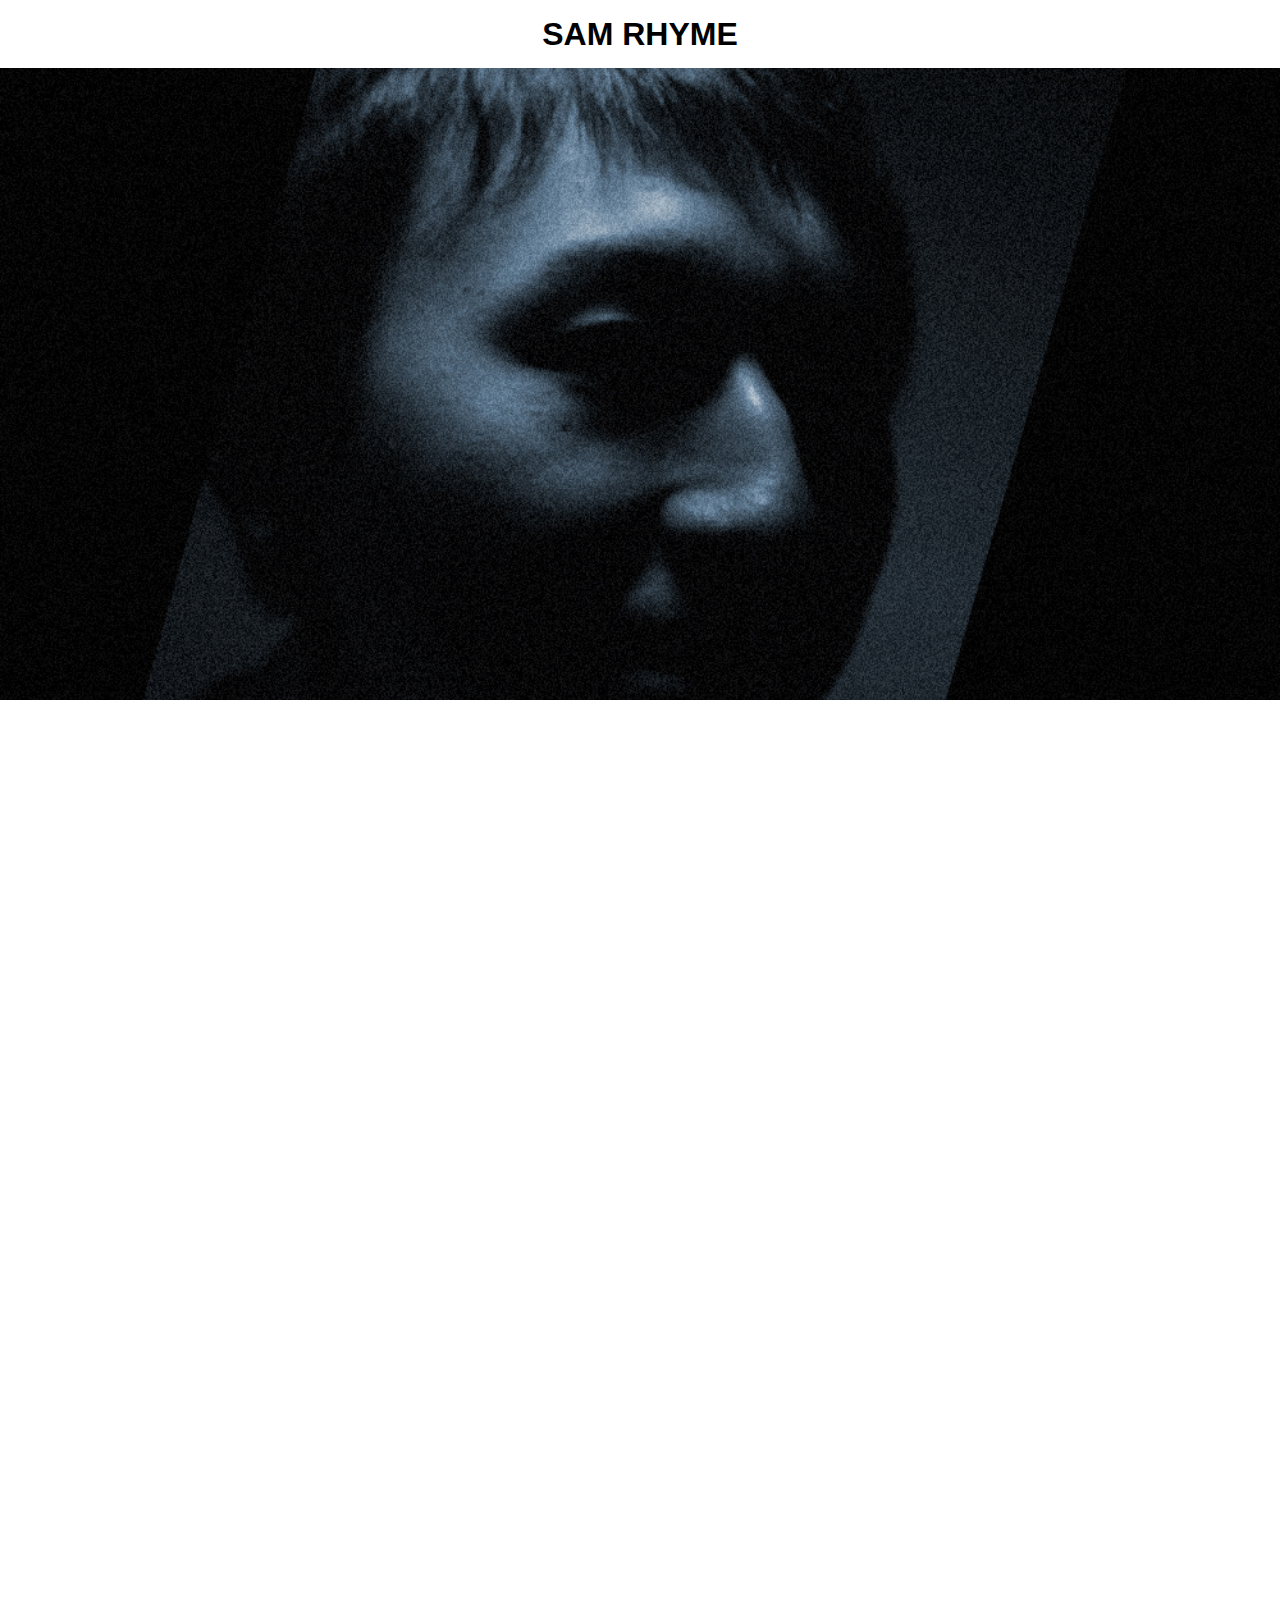
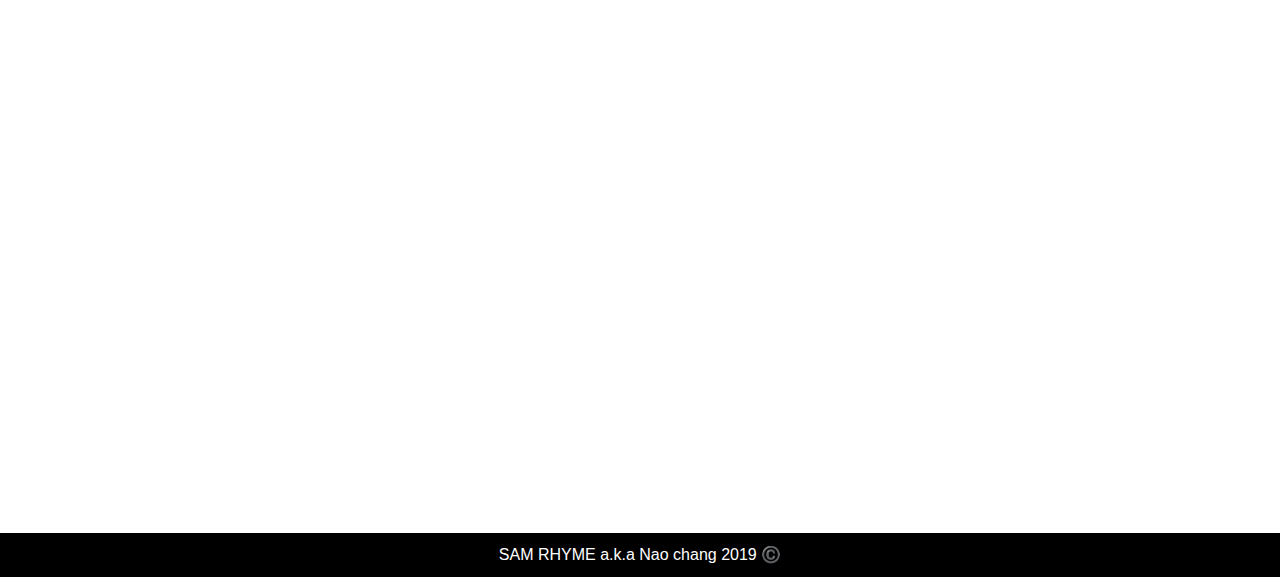
==== index.html @ 88046a68 "new" ====
<!DOCTYPE html>
<html lang="jp">
<head>
  <meta charset="UTF-8">
  <meta name="viewport" content="width=device-width, initial-scale=1.0">
  <meta http-equiv="X-UA-Compatible" content="ie=edge">
  <title>Document</title>
  <link rel="stylesheet" href="css/sam.css">
  <link rel="stylesheet" href="css/sam-sp.css" media="screen and (max-width:700px)">
  <link href="https://fonts.googleapis.com/css?family=M+PLUS+Rounded+1c" rel="stylesheet">
<script src="https://ajax.googleapis.com/ajax/libs/jquery/3.1.0/jquery.min.js"></script>
<script type="text/javascript">
$(function(){
  $(".first-view").css("opacity","1");
  $(".contents").css("opacity","0").css("transition","0s").css("margin-top","20vh");
  $(window).scroll(function(){
    $(".contents").each(function(){
    var imgPos = $(this).offset().top;
    var scroll = $(window).scrollTop();
    var windowHeight = $(window).height();
    if (scroll > imgPos - windowHeight + windowHeight/4){
      $(this).css("opacity","1" ).css("transition","1s").css("margin-top","0vh");
    } else {
      $(this).css("opacity","0" ).css("transition","1s");
    }
  });
});
});
</script>
</head>
<body>
  <div class="wrapper">
    <div class="first-view">
      <h1>SAM RHYME</h1>
      <!--<img src="img/logo.jpg">-->
    </div>
    <div class="contents">
      <div class="title"><h2>THE PROFILE</h2></div>
      <section>
        <h3>Hello I'm SAM RHYME</h3>
              <p>
              Im a marco polo born in HEISEI era.
            The shape of face is like a TAMAGO bolo.
          Roamed web market after graduated univ.
        Skills that i grown up while then is like an INROU.
      But i have a pride.
    Dont force me do meaningless jobs.
    I'd reject such as pathetic jobs.
    Because i'm an immortal as programmer.
    Be a fullstack human resource someday.
    So i cant stuck at such as miserable place.
    Voyage has just began.
    Dont let you down
    </p>
      </section>
      <div class="profile">
        <img src="img/logo.jpg" >
        <div class="caption">
                <ul>
                  <p>BIOGRAPHY</p>
                  <li>1993:Born in SAITAMA</li>
                  <li>2014:Achieved as singer</li>
                  <li>2017:Start job as programmer while continue his music</li>
                  <li>2018:Became a freelance Programmer</li>
                </ul>
        </div>
        </div>
    </div>
    <div class="contents">
      <div class="title"><h2>THE FELLOWS</h2></div>
      <section>
        <h3>These are dependable alliances of us</h3>
              <p>
                We have been trying to solve problems and difficulties with tons of  friendships. <br>
              Here are our friendships below.
    </p>
      </section>
      <div class="fellows">
        <div class="fellows-item">
          <ul>
            <li><img src="img/item01.jpg" alt="" width="125px"></li>
            <li><img src="img/item02.jpg" alt="" width="125px"></li>
            <li><img src="img/item03.jpg" alt="" width="125px"></li>
            <li><img src="img/item04.jpg" alt="" width="125px"></li>
            <li><img src="img/item05.jpg" alt="" width="125px"></li>
            <li><img src="img/item06.jpg" alt="" width="125px"></li>
          </ul>
        </div>
      </div>
    </div>
    <footer>
      SAM RHYME a.k.a Nao chang 2019 ©️
    </footer>
  </div>
</body>
</html>
---- css/sam.css ----
body,div,dl,dt,dd,ul,ol,li,h1,h2,h3,h4,h5,h6,
pre,code,form,fieldset,legend,input,textarea,p,blockquote,th,td{
  margin: 0;
  padding: 0;
  font-family: sans-serif;
  line-height: 1.5em;
}
html,body{
  font-family: "M PLUS Rounded 1c";
}
li{
  list-style-type: none;
}
a:link	{
	text-decoration: none;
}
.first-view{
  display: flex;
flex-direction: column;
  height: 700px;
  background: url(../img/back-ground.jpg) center center / cover no-repeat fixed;
  background-color: black;
  opacity: 0;
  transition: 0.3s ease-in-out;
}
.first-view h1{
  background-color: white;
  color: black;
  width: 100%;
  text-align: center;
  padding: 10px 0;
  z-index: 3;
}
.first-view img{
width: 500px;
margin: 0 auto;
}
.profile{
  display: flex;
  /* width: 100%; */
  overflow: hidden;
  align-items: center;
    margin: auto;
    width: 700px;
}

.profile img{
  width: 150px;
  padding: 25px;
}
.profile p{
padding: 10px 0;
}
.caption ul p{
  text-align: center;
}
.caption li:nth-child(odd){
  background-color: whitesmoke;
}
.caption{
  margin:0 auto;
}
.title{
  width: 100%;
  background-color: black;
  margin: 5% auto;
}
.title h2{
  color: white;
  text-align: center;
}
section {
  width: 700px;
  margin:  0 auto;
}
.caption ul{
      margin: 0 10px;
}
.contents{

}
.fellows-item{
  display: flex;
  margin: 5% auto;
  width: 700px;
  overflow: hidden;
}
.fellows-item ul{
  display: flex;
    flex-wrap: wrap;
    justify-content: center;
}

.fellows-item li{
  width: 125px;
  padding: 10px;
}
footer{
  width: 100%;
  background-color: black;
  color: white;
  margin-top: 5%;
  margin: auto;
  padding-top: 10px;
  padding-bottom: 10px;
  text-align: center;
}
---- css/sam-sp.css ----
.first-view img{
width: 90%;
margin: 0 auto;
}
.profile {
    display: flex;
     width: 100%;
    overflow: hidden;
    align-items: center;
    padding: 0;
    flex-direction: column;
}
.first-view{
  display: flex;
flex-direction: column;
  height: 400px;
background: url(../img/back-ground.jpg) bottom center no-repeat fixed;
  background-color: black;
}
.caption{
  margin:5% auto;
}
section {
  width: 90%;
}
.fellows-item{
  display: flex;
  margin: auto;
  width: 90%;
  overflow: hidden;
}
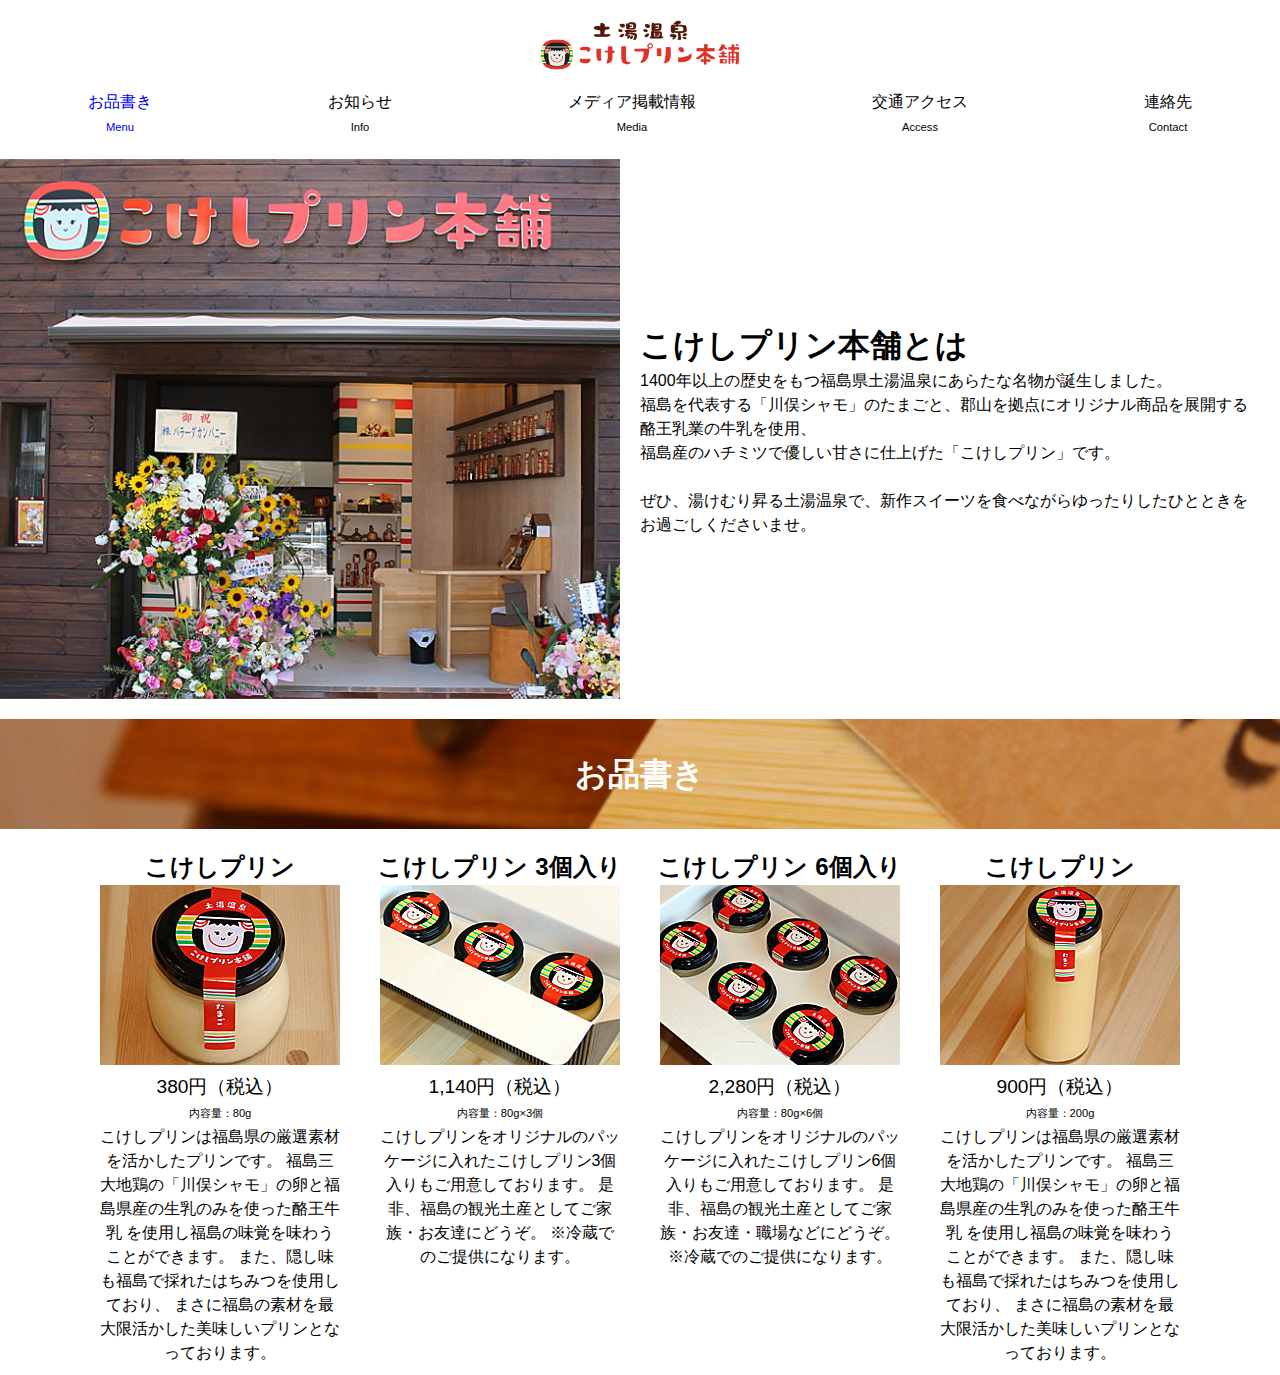
==== commit 25e3f90e: "こけし" ====
--- a/index.html
+++ b/index.html
@@ -4,93 +4,138 @@
   <meta charset="UTF-8">
   <meta name="viewport" content="width=device-width, initial-scale=1.0">
   <meta http-equiv="X-UA-Compatible" content="ie=edge">
-  <title>Document</title>
-  <link rel="stylesheet" href="css/sam.css">
-  <link rel="stylesheet" href="css/sam-sp.css" media="screen and (max-width:700px)">
-  <link href="https://fonts.googleapis.com/css?family=M+PLUS+Rounded+1c" rel="stylesheet">
-<script src="https://ajax.googleapis.com/ajax/libs/jquery/3.1.0/jquery.min.js"></script>
-<script type="text/javascript">
-$(function(){
-  $(".first-view").css("opacity","1");
-  $(".contents").css("opacity","0").css("transition","0s").css("margin-top","20vh");
-  $(window).scroll(function(){
-    $(".contents").each(function(){
-    var imgPos = $(this).offset().top;
-    var scroll = $(window).scrollTop();
-    var windowHeight = $(window).height();
-    if (scroll > imgPos - windowHeight + windowHeight/4){
-      $(this).css("opacity","1" ).css("transition","1s").css("margin-top","0vh");
-    } else {
-      $(this).css("opacity","0" ).css("transition","1s");
-    }
-  });
-});
-});
-</script>
+  <title>こけしプリン本舗　テストサイト</title>
+    <link href="https://fonts.googleapis.com/css?family=M+PLUS+Rounded+1c" rel="stylesheet">
+  <link rel="stylesheet" href="css/main.css">
+  <link rel="stylesheet" href="css/main-sp.css" media="screen and (max-width:700px)">
+  <script type="text/javascript">
+
+  </script>
 </head>
 <body>
   <div class="wrapper">
-    <div class="first-view">
-      <h1>SAM RHYME</h1>
-      <!--<img src="img/logo.jpg">-->
+    <div class="logo">
+      <img src="img/logo.png" alt="">
     </div>
-    <div class="contents">
-      <div class="title"><h2>THE PROFILE</h2></div>
-      <section>
-        <h3>Hello I'm SAM RHYME</h3>
-              <p>
-              Im a marco polo born in HEISEI era.
-            The shape of face is like a TAMAGO bolo.
-          Roamed web market after graduated univ.
-        Skills that i grown up while then is like an INROU.
-      But i have a pride.
-    Dont force me do meaningless jobs.
-    I'd reject such as pathetic jobs.
-    Because i'm an immortal as programmer.
-    Be a fullstack human resource someday.
-    So i cant stuck at such as miserable place.
-    Voyage has just began.
-    Dont let you down
-    </p>
-      </section>
-      <div class="profile">
-        <img src="img/logo.jpg" >
-        <div class="caption">
-                <ul>
-                  <p>BIOGRAPHY</p>
-                  <li>1993:Born in SAITAMA</li>
-                  <li>2014:Achieved as singer</li>
-                  <li>2017:Start job as programmer while continue his music</li>
-                  <li>2018:Became a freelance Programmer</li>
-                </ul>
-        </div>
-        </div>
-    </div>
-    <div class="contents">
-      <div class="title"><h2>THE FELLOWS</h2></div>
-      <section>
-        <h3>These are dependable alliances of us</h3>
-              <p>
-                We have been trying to solve problems and difficulties with tons of  friendships. <br>
-              Here are our friendships below.
-    </p>
-      </section>
-      <div class="fellows">
-        <div class="fellows-item">
-          <ul>
-            <li><img src="img/item01.jpg" alt="" width="125px"></li>
-            <li><img src="img/item02.jpg" alt="" width="125px"></li>
-            <li><img src="img/item03.jpg" alt="" width="125px"></li>
-            <li><img src="img/item04.jpg" alt="" width="125px"></li>
-            <li><img src="img/item05.jpg" alt="" width="125px"></li>
-            <li><img src="img/item06.jpg" alt="" width="125px"></li>
-          </ul>
+    <nav>
+      <ul>
+        <a href="#menu">
+          <li>お品書き<br>
+          <apan style="font-size: 0.7em;">Menu</apan></li>
+        </a>
+
+        <li>お知らせ<br>
+        <apan style="font-size: 0.7em;">Info</apan></li>
+        <li>メディア掲載情報<br>
+        <apan style="font-size: 0.7em;">Media</apan></li>
+        <li>交通アクセス<br>
+        <apan style="font-size: 0.7em;">Access</apan></li>
+        <li>連絡先<br>
+        <apan style="font-size: 0.7em;">Contact</apan></li>
+      </ul>
+    </nav>
+    <div class="kv">
+      <div class="slide">
+        <div class="slide-contents">
+
         </div>
       </div>
+      <div class="about">
+        <h1>こけしプリン本舗とは</h1>
+        <p>
+          1400年以上の歴史をもつ福島県土湯温泉にあらたな名物が誕生しました。 <br>
+          福島を代表する「川俣シャモ」のたまごと、郡山を拠点にオリジナル商品を展開する酪王乳業の牛乳を使用、 <br>
+          福島産のハチミツで優しい甘さに仕上げた「こけしプリン」です。 <br>
+           <br>
+          ぜひ、湯けむり昇る土湯温泉で、新作スイーツを食べながらゆったりしたひとときをお過ごしくださいませ。 <br>
+        </p>
+      </div>
     </div>
-    <footer>
-      SAM RHYME a.k.a Nao chang 2019 ©️
-    </footer>
+    <section>
+      <div class="menu" id="menu">
+                    <div class="section-title">
+                              <h1>お品書き</h1>
+                    </div>
+
+        <div class="flex-content">
+          <div class="flex-item">
+
+            <h2>こけしプリン</h2>
+            <img src="img/items/item01.jpg" alt="">
+            <p>
+              <span style="font-size:1.2em" >
+                380円（税込）
+              </span><br>
+              <span style="font-size:0.7em" >
+                内容量：80g
+              </span><br>
+こけしプリンは福島県の厳選素材を活かしたプリンです。 福島三大地鶏の「川俣シャモ」の卵と福島県産の生乳のみを使った酪王牛乳 を使用し福島の味覚を味わうことができます。 また、隠し味も福島で採れたはちみつを使用しており、 まさに福島の素材を最大限活かした美味しいプリンとなっております。
+            </p>
+          </div>
+          <div class="flex-item">
+            <h2>こけしプリン 3個入り</h2>
+            <img src="img/items/item02.jpg" alt="">
+            <p>
+              <span style="font-size:1.2em; " >
+              1,140円（税込）
+              </span><br>
+              <span style="font-size:0.7em">
+                内容量：80g×3個
+              </span><br>
+              こけしプリンをオリジナルのパッケージに入れたこけしプリン3個入りもご用意しております。 是非、福島の観光土産としてご家族・お友達にどうぞ。
+※冷蔵でのご提供になります。
+            </p>
+          </div>
+          <div class="flex-item">
+            <h2>こけしプリン 6個入り</h2>
+            <img src="img/items/item03.jpg" alt="">
+            <p>
+              <span style="font-size:1.2em">
+              2,280円（税込）
+              </span><br>
+              <span style="font-size:0.7em" >
+                内容量：80g×6個
+              </span><br>
+              こけしプリンをオリジナルのパッケージに入れたこけしプリン6個入りもご用意しております。 是非、福島の観光土産としてご家族・お友達・職場などにどうぞ。
+※冷蔵でのご提供になります。
+            </p>
+          </div>
+          <div class="flex-item">
+            <h2>こけしプリン</h2>
+            <img src="img/items/item04.jpg" alt="">
+            <p>
+              <span style="font-size:1.2em" >
+                900円（税込）
+              </span><br>
+              <span style="font-size:0.7em" >
+                内容量：200g
+              </span><br>
+              こけしプリンは福島県の厳選素材を活かしたプリンです。 福島三大地鶏の「川俣シャモ」の卵と福島県産の生乳のみを使った酪王牛乳 を使用し福島の味覚を味わうことができます。 また、隠し味も福島で採れたはちみつを使用しており、 まさに福島の素材を最大限活かした美味しいプリンとなっております。
+            </p>
+          </div>
+        </div>
+      </div>
+    </section>
+    <section>
+      <div class="info">
+
+      </div>
+    </section>
+    <section>
+      <div class="media">
+
+      </div>
+    </section>
+    <section>
+      <div class="access">
+
+      </div>
+    </section>
+    <section>
+      <div class="contact">
+
+      </div>
+    </section>
   </div>
 </body>
 </html>
--- a/css/main.css
+++ b/css/main.css
@@ -0,0 +1,93 @@
+body,div,dl,dt,dd,ul,ol,li,h1,h2,h3,h4,h5,h6,
+pre,code,form,fieldset,legend,input,textarea,p,blockquote,th,td{
+  margin: 0;
+  padding: 0;
+  font-family: sans-serif;
+  line-height: 1.5em;
+}
+html,body{
+  font-family: "M PLUS Rounded 1c";
+}
+li{
+  list-style-type: none;
+}
+a:visited {
+      color: #333;
+      text-decoration: none;
+}
+a:link	{
+	text-decoration: none;
+}
+.wrapper{
+  width: 100%;
+}
+.logo{
+  margin: 20px auto;
+  display: flex;
+  justify-content: center;
+  align-items: center;
+}
+.logo img{
+  width: 200px;
+}
+nav ul{
+  margin-bottom: 20px;
+  display: flex;
+  justify-content:space-around;
+}
+nav ul li{
+text-align: center;
+font-size: 1em;
+}
+.slide{
+  width: 50vw;
+  height: 60vh;
+  overflow: hidden;
+  background: url(../img/test-kv-pc.jpg)no-repeat center/cover;
+}
+
+.kv{
+  display: flex;
+  height: 60vh;
+  align-items: center;
+}
+.about{
+  width: 50vw;
+padding: 20px;
+}
+.menu{
+  width: 100%;
+  display: flex;
+  flex-direction: column;
+  align-items: center;
+}
+.section-title{
+  width: 100%;
+  margin: 20px auto;
+  height: 110px;
+  justify-content: center;
+  align-items: center;
+  display: flex;
+  overflow: hidden;
+  background: url(../img/menu.png) center center / cover no-repeat fixed;
+}
+.section-title h1{
+  color: #FFF;
+}
+.flex-content{
+  display: flex;
+  flex-wrap: wrap;
+  justify-content: space-around;
+}
+.flex-item{
+  width: 280px;
+  display: flex;
+  flex-direction: column;
+    justify-content: start;
+    align-items: center;
+}
+.flex-item p{
+    margin: 10px auto;
+  text-align: center;
+  width: 240px;
+}
--- a/css/main-sp.css
+++ b/css/main-sp.css
@@ -0,0 +1,20 @@
+.slide{
+  width: 100%;
+    height: 40vh;
+  overflow: hidden;
+  background: url(../img/test-kv.jpg)no-repeat center/cover;
+}
+.kv{
+  flex-direction: column;
+  height: auto;
+}
+.about{
+  width: 90%;
+  margin: 0 5%;
+}
+.menu{
+  width: 100%;
+  display: flex;
+  flex-direction: column;
+  align-items: center;
+}
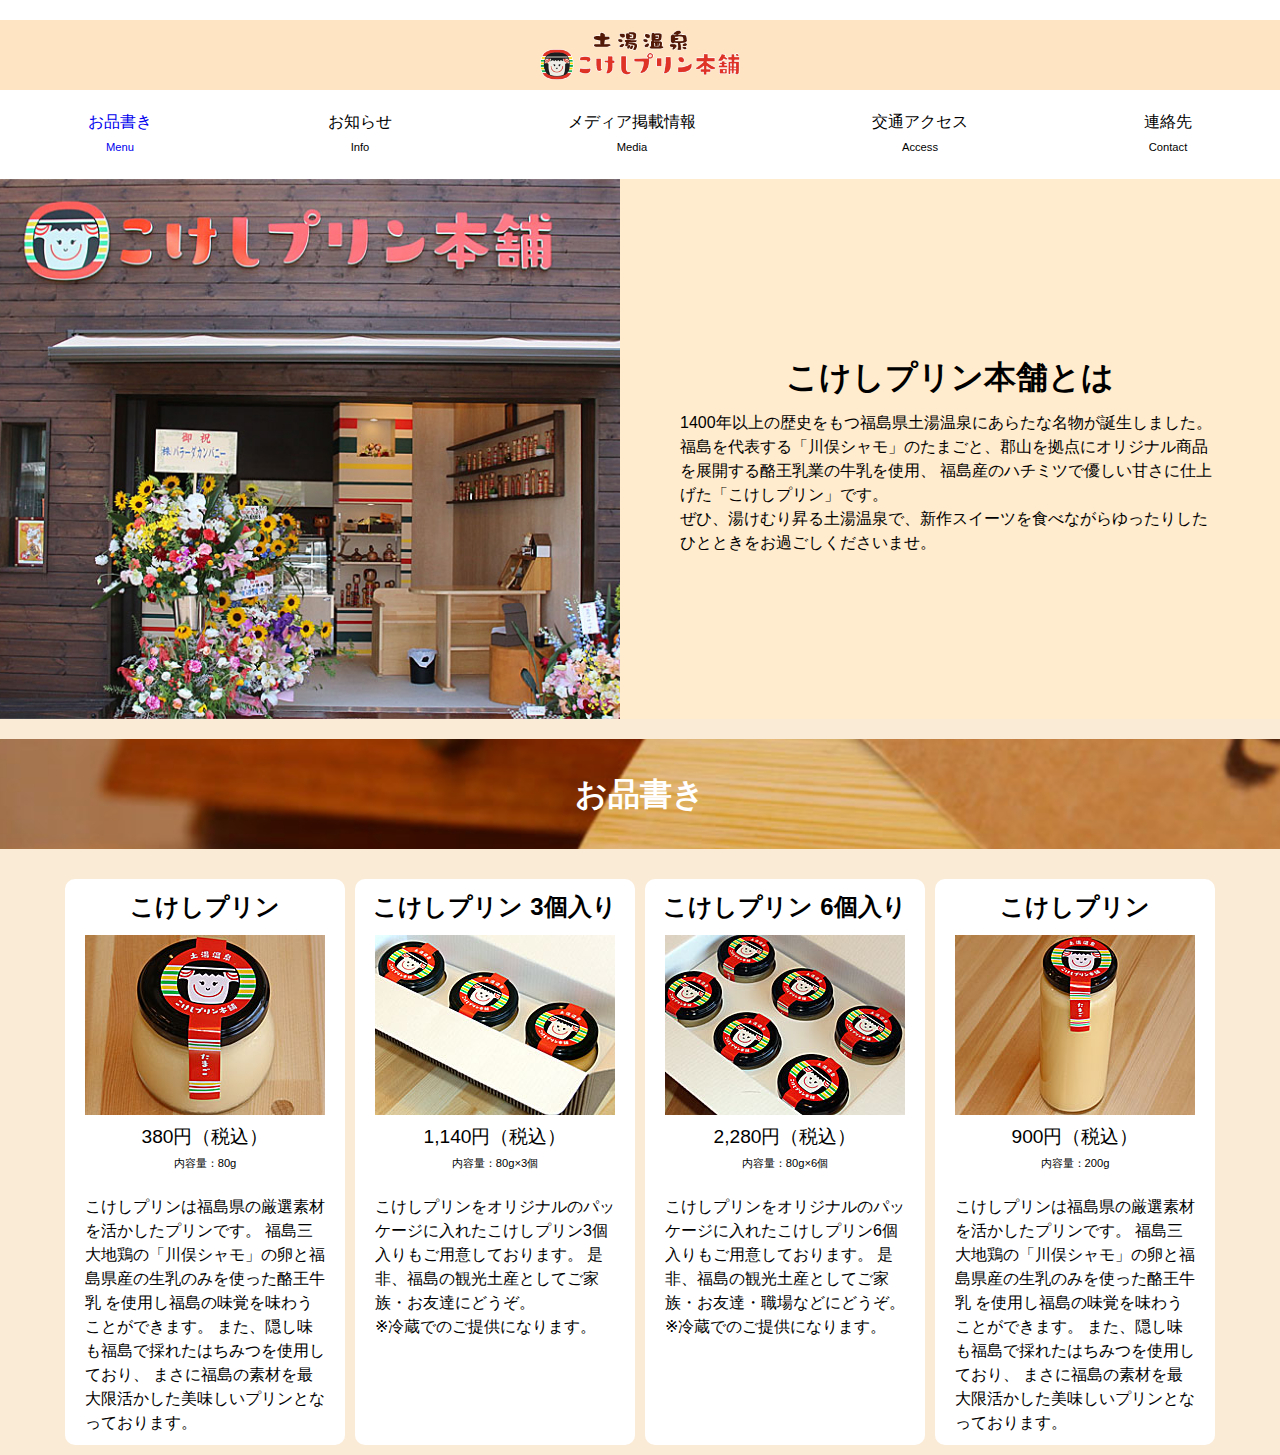
==== commit 49965c78: "op" ====
--- a/index.html
+++ b/index.html
@@ -44,8 +44,7 @@
         <h1>こけしプリン本舗とは</h1>
         <p>
           1400年以上の歴史をもつ福島県土湯温泉にあらたな名物が誕生しました。 <br>
-          福島を代表する「川俣シャモ」のたまごと、郡山を拠点にオリジナル商品を展開する酪王乳業の牛乳を使用、 <br>
-          福島産のハチミツで優しい甘さに仕上げた「こけしプリン」です。 <br>
+          福島を代表する「川俣シャモ」のたまごと、郡山を拠点にオリジナル商品を展開する酪王乳業の牛乳を使用、 福島産のハチミツで優しい甘さに仕上げた「こけしプリン」です。
            <br>
           ぜひ、湯けむり昇る土湯温泉で、新作スイーツを食べながらゆったりしたひとときをお過ごしくださいませ。 <br>
         </p>
@@ -68,7 +67,8 @@
               </span><br>
               <span style="font-size:0.7em" >
                 内容量：80g
-              </span><br>
+              </span><br></p>
+              <p class="item-cap">
 こけしプリンは福島県の厳選素材を活かしたプリンです。 福島三大地鶏の「川俣シャモ」の卵と福島県産の生乳のみを使った酪王牛乳 を使用し福島の味覚を味わうことができます。 また、隠し味も福島で採れたはちみつを使用しており、 まさに福島の素材を最大限活かした美味しいプリンとなっております。
             </p>
           </div>
@@ -81,8 +81,9 @@
               </span><br>
               <span style="font-size:0.7em">
                 内容量：80g×3個
-              </span><br>
-              こけしプリンをオリジナルのパッケージに入れたこけしプリン3個入りもご用意しております。 是非、福島の観光土産としてご家族・お友達にどうぞ。
+              </span><br></p>
+              <p class="item-cap">
+              こけしプリンをオリジナルのパッケージに入れたこけしプリン3個入りもご用意しております。 是非、福島の観光土産としてご家族・お友達にどうぞ。<br>
 ※冷蔵でのご提供になります。
             </p>
           </div>
@@ -95,8 +96,9 @@
               </span><br>
               <span style="font-size:0.7em" >
                 内容量：80g×6個
-              </span><br>
-              こけしプリンをオリジナルのパッケージに入れたこけしプリン6個入りもご用意しております。 是非、福島の観光土産としてご家族・お友達・職場などにどうぞ。
+              </span><br></p>
+              <p class="item-cap">
+              こけしプリンをオリジナルのパッケージに入れたこけしプリン6個入りもご用意しております。 是非、福島の観光土産としてご家族・お友達・職場などにどうぞ。<br>
 ※冷蔵でのご提供になります。
             </p>
           </div>
@@ -109,7 +111,8 @@
               </span><br>
               <span style="font-size:0.7em" >
                 内容量：200g
-              </span><br>
+              </span><br></p>
+              <p class="item-cap">
               こけしプリンは福島県の厳選素材を活かしたプリンです。 福島三大地鶏の「川俣シャモ」の卵と福島県産の生乳のみを使った酪王牛乳 を使用し福島の味覚を味わうことができます。 また、隠し味も福島で採れたはちみつを使用しており、 まさに福島の素材を最大限活かした美味しいプリンとなっております。
             </p>
           </div>
--- a/css/main.css
+++ b/css/main.css
@@ -26,6 +26,8 @@
   display: flex;
   justify-content: center;
   align-items: center;
+  background-color: bisque;
+padding: 10px;
 }
 .logo img{
   width: 200px;
@@ -50,16 +52,26 @@
   display: flex;
   height: 60vh;
   align-items: center;
+      background-color: blanchedalmond;
 }
 .about{
   width: 50vw;
 padding: 20px;
+}
+.about h1{
+  text-align:center;
+  margin: 10px auto;
+}
+.about p{
+  max-width: 540px;
+      margin: 0 auto;
 }
 .menu{
   width: 100%;
   display: flex;
   flex-direction: column;
   align-items: center;
+      background-color: antiquewhite;
 }
 .section-title{
   width: 100%;
@@ -85,9 +97,18 @@
   flex-direction: column;
     justify-content: start;
     align-items: center;
+    background-color: #fff;
+    border-radius: 10px;
+    margin: 10px 5px;
 }
 .flex-item p{
     margin: 10px auto;
   text-align: center;
   width: 240px;
 }
+.flex-item h2{
+      margin: 10px auto;
+}
+p.item-cap{
+  text-align: left;
+}
--- a/css/main-sp.css
+++ b/css/main-sp.css
@@ -18,3 +18,6 @@
   flex-direction: column;
   align-items: center;
 }
+.flex-item p{
+
+}
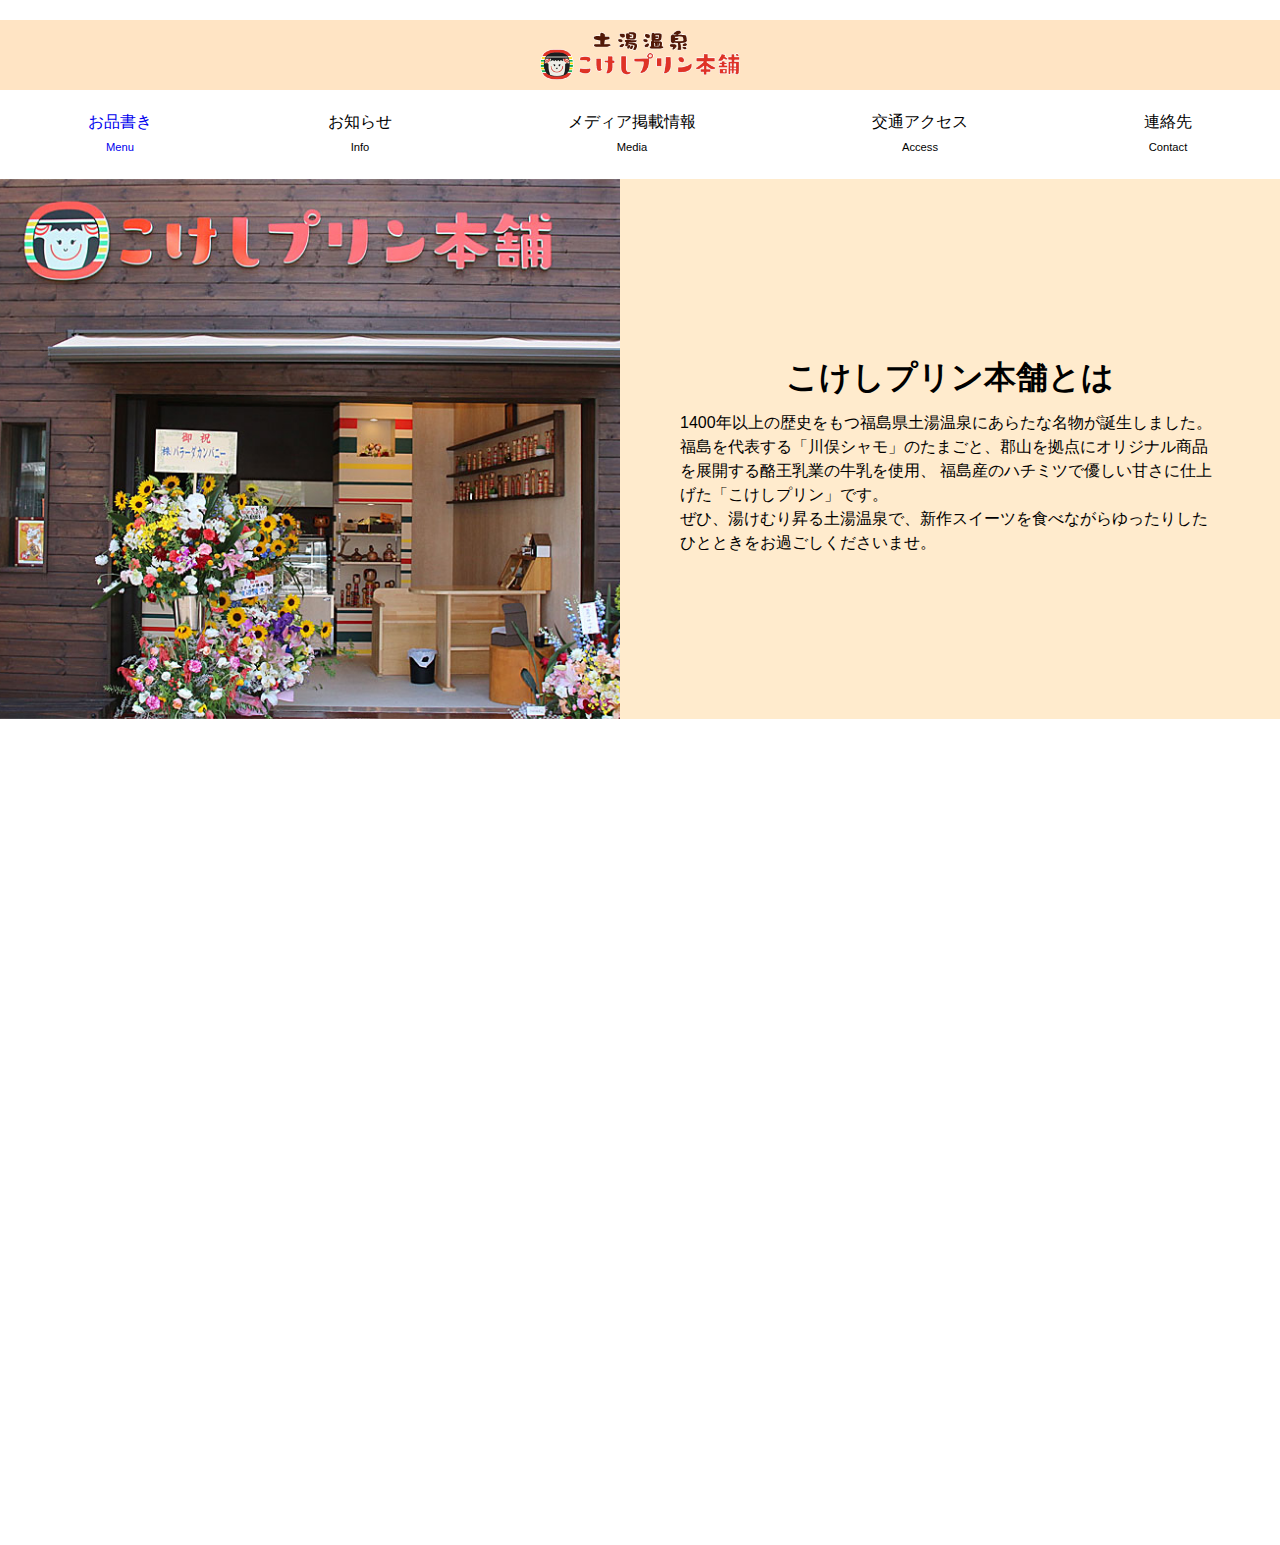
==== commit 0be4bd1e: "animation" ====
--- a/index.html
+++ b/index.html
@@ -8,8 +8,23 @@
     <link href="https://fonts.googleapis.com/css?family=M+PLUS+Rounded+1c" rel="stylesheet">
   <link rel="stylesheet" href="css/main.css">
   <link rel="stylesheet" href="css/main-sp.css" media="screen and (max-width:700px)">
+<script src="https://ajax.googleapis.com/ajax/libs/jquery/3.1.0/jquery.min.js"></script>
   <script type="text/javascript">
-
+$(function(){
+  $("section").css("opacity","0").css("transition","0s").css("margin-top","5vh");
+  $(window).scroll(function(){
+    $("section").each(function(){
+    var imgPos = $(this).offset().top;
+    var scroll =$(window).scrollTop();
+    var screenHeight =$(window).height();
+    if(scroll > imgPos - screenHeight + screenHeight/4){
+      $(this).css("opacity","1").css("transition","1s").css("margin-top","0vh");
+    }else{
+      $(this).css("opacity","0");
+    }
+    });
+  });
+});
   </script>
 </head>
 <body>
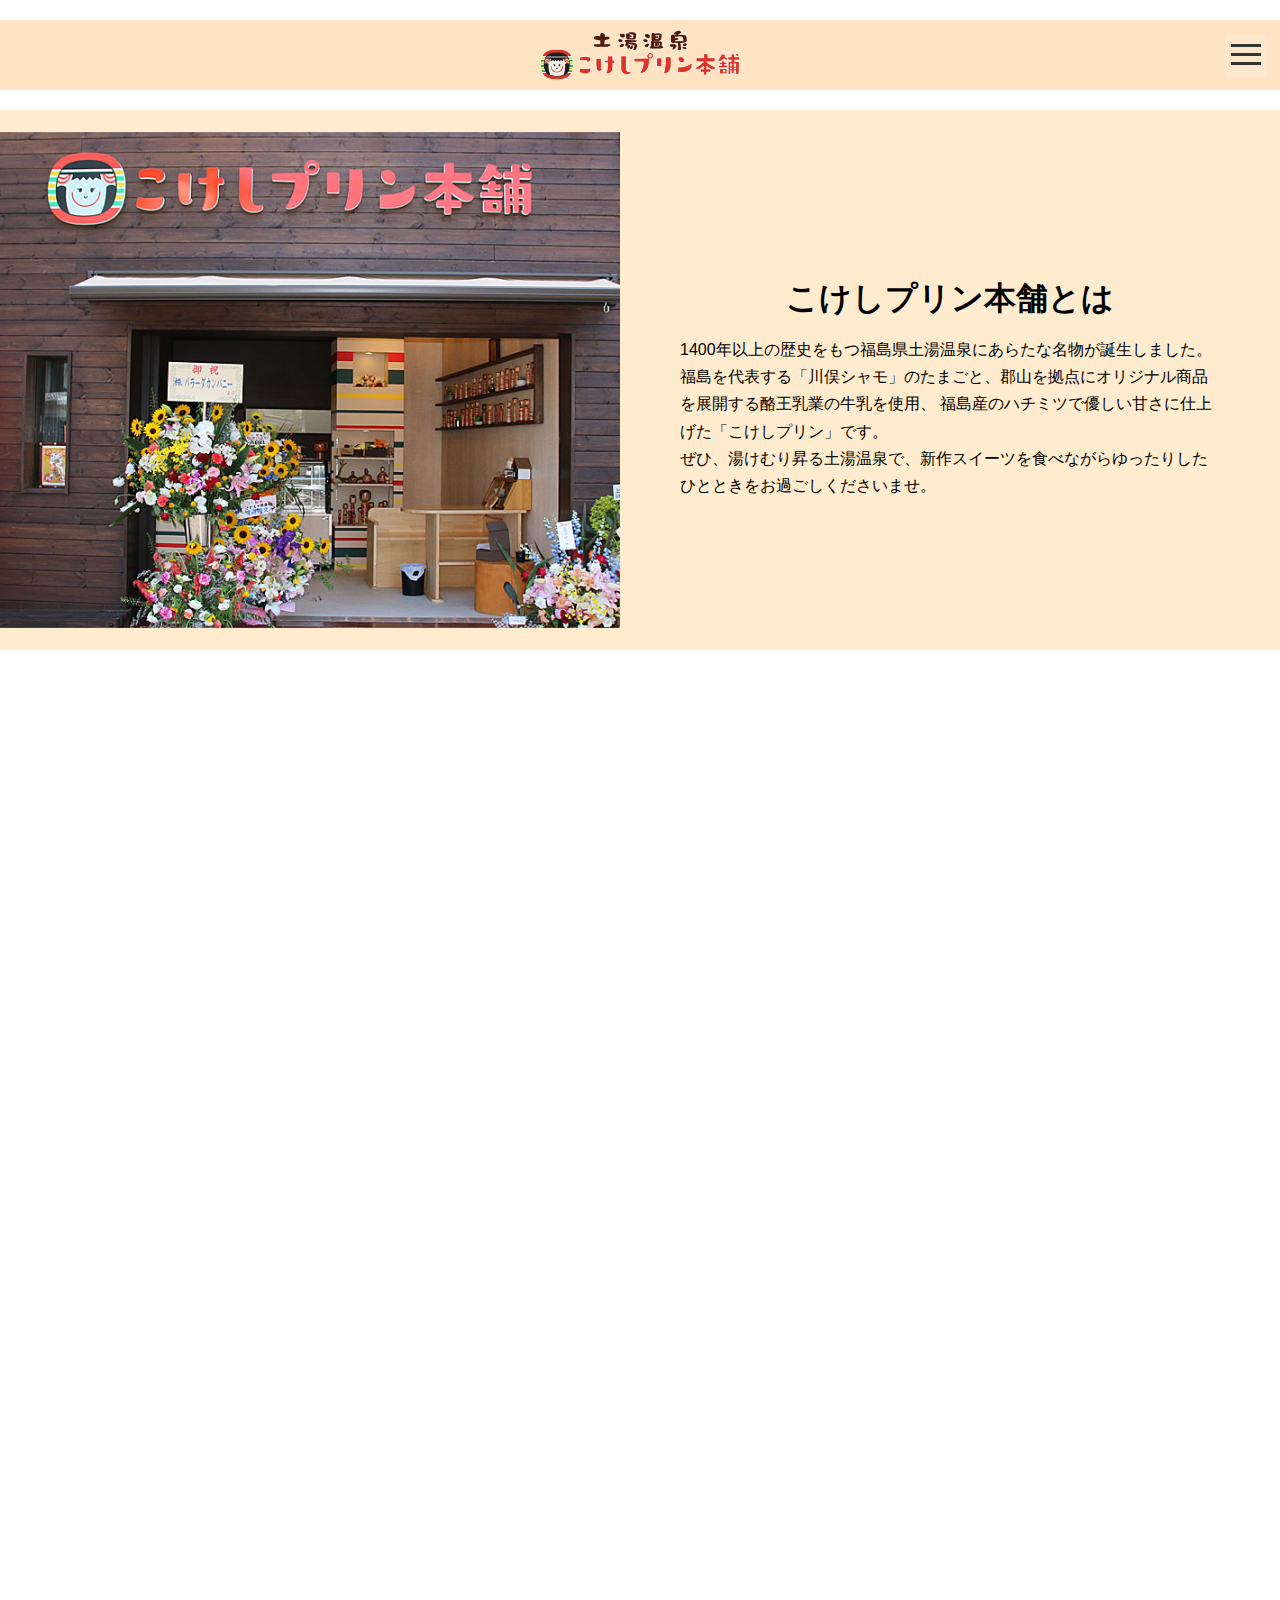
==== commit 0d75db2d: "test" ====
--- a/index.html
+++ b/index.html
@@ -10,6 +10,17 @@
   <link rel="stylesheet" href="css/main-sp.css" media="screen and (max-width:700px)">
 <script src="https://ajax.googleapis.com/ajax/libs/jquery/3.1.0/jquery.min.js"></script>
   <script type="text/javascript">
+  $(function(){
+    $(".hum-menu,.toggleMenu").click(function(){
+      $(this).toggleClass("active");
+
+      if($(this).hasClass("active")){
+        $(".hum-menu,.toggleMenu").addClass("active");
+      }else{
+        $(".hum-menu,.toggleMenu").removeClass("active");
+      }
+    });
+  });
 $(function(){
   $("section").css("opacity","0").css("transition","0s").css("margin-top","5vh");
   $(window).scroll(function(){
@@ -33,22 +44,31 @@
       <img src="img/logo.png" alt="">
     </div>
     <nav>
-      <ul>
-        <a href="#menu">
-          <li>お品書き<br>
-          <apan style="font-size: 0.7em;">Menu</apan></li>
-        </a>
+      <!--hum menu-->
+      <div class="hum-menu">
+        <ul class="hum-menu-ul">
 
-        <li>お知らせ<br>
-        <apan style="font-size: 0.7em;">Info</apan></li>
-        <li>メディア掲載情報<br>
-        <apan style="font-size: 0.7em;">Media</apan></li>
-        <li>交通アクセス<br>
-        <apan style="font-size: 0.7em;">Access</apan></li>
-        <li>連絡先<br>
-        <apan style="font-size: 0.7em;">Contact</apan></li>
-      </ul>
+            <li><a href="#menu">お品書き<br>
+            <apan style="font-size: 0.7em;">Menu</apan></a></li>
+          <li>お知らせ<br>
+          <apan style="font-size: 0.7em;">Info</apan></li>
+          <li>メディア掲載情報<br>
+          <apan style="font-size: 0.7em;">Media</apan></li>
+          <li>交通アクセス<br>
+          <apan style="font-size: 0.7em;">Access</apan></li>
+          <li>連絡先<br>
+          <apan style="font-size: 0.7em;">Contact</apan></li>
+        </ul>
+
+      </div>
+      <div class="toggleMenu">
+        <span></span>
+        <span></span>
+        <span></span>
+      </div>
+      <!--hum menu-->
     </nav>
+<!-- -->
     <div class="kv">
       <div class="slide">
         <div class="slide-contents">
@@ -136,7 +156,12 @@
     </section>
     <section>
       <div class="info">
-
+        <div class="section-title02">
+                  <h1>お知らせ</h1>
+        </div>
+        <div class="fb-news">
+          <img src="img/news-image.png" alt="">
+        </div>
       </div>
     </section>
     <section>
@@ -154,6 +179,9 @@
 
       </div>
     </section>
+    <footer>
+
+    </footer>
   </div>
 </body>
 </html>
--- a/css/main.css
+++ b/css/main.css
@@ -3,7 +3,7 @@
   margin: 0;
   padding: 0;
   font-family: sans-serif;
-  line-height: 1.5em;
+  line-height: 1.7em;
 }
 html,body{
   font-family: "M PLUS Rounded 1c";
@@ -32,20 +32,24 @@
 .logo img{
   width: 200px;
 }
-nav ul{
+.menu-pc nav ul{
   margin-bottom: 20px;
   display: flex;
   justify-content:space-around;
 }
-nav ul li{
+.menu-pc nav ul li{
 text-align: center;
 font-size: 1em;
+}
+.menu-pc nav ul li:hover{
+color: #555;
 }
 .slide{
   width: 50vw;
   height: 60vh;
   overflow: hidden;
   background: url(../img/test-kv-pc.jpg)no-repeat center/cover;
+      background-size: contain;
 }
 
 .kv{
@@ -75,16 +79,39 @@
 }
 .section-title{
   width: 100%;
-  margin: 20px auto;
+  margin: 40px auto;
   height: 110px;
   justify-content: center;
   align-items: center;
   display: flex;
   overflow: hidden;
   background: url(../img/menu.png) center center / cover no-repeat fixed;
+}
+.section-title02{
+  width: 100%;
+  margin: 40px auto;
+  height: 110px;
+  justify-content: center;
+  align-items: center;
+  display: flex;
+  overflow: hidden;
+  background:  url(../img/info.jpg) center center / cover no-repeat fixed;
 }
 .section-title h1{
   color: #FFF;
+}
+.section-title02 h1{
+  color: #FFF;
+}
+.fb-news{
+  overflow: hidden;
+  display: flex;
+  justify-content: center;
+  align-items: center;
+}
+.fb-news img{
+  width: 500px;
+    margin: 20px auto;
 }
 .flex-content{
   display: flex;
@@ -112,3 +139,91 @@
 p.item-cap{
   text-align: left;
 }
+
+/*hamburger menu*/
+.hum-menu{
+  position: fixed;
+  z-index: 2;
+  top: 0;
+  left: 0;
+  background: #FFF4;
+  color: #000;
+  text-align: center;
+  transform: translateY(-300%);
+  transition: all 0.6s;
+  width: 100%;
+  height: 100%;
+}
+
+.hum-menu ul{
+  margin: 50px  auto;
+      padding: 10px;
+      width: 80%;
+}
+.hum-menu ul li{
+  width: 60%;
+  background-color: #FFF;
+  padding: 10px 20px;
+  margin: 10px auto;
+}
+
+.hum-menu.active{
+  transform: translateY(0%);
+}
+
+.toggleMenu{
+    display:contents;
+    display: block;
+    position: fixed;    /* bodyに対しての絶対位置指定 */
+    right: 13px;
+    top: 35px;
+    width: 42px;
+    height: 42px;
+    cursor: pointer;
+    z-index: 3;
+    background: #FFF2;
+    text-align: center;
+}
+
+.toggleMenu span {
+    display: block;
+    position: absolute;    /* .navToggleに対して */
+    width: 30px;
+    border-bottom: solid 3px #333;
+    -webkit-transition: .35s ease-in-out;
+    -moz-transition: .35s ease-in-out;
+    transition: .35s ease-in-out;
+    left: 6px;
+}
+
+.toggleMenu span:nth-child(1) {
+    top: 9px;
+}
+
+.toggleMenu span:nth-child(2) {
+    top: 18px;
+}
+
+.toggleMenu span:nth-child(3) {
+    top: 27px;
+}
+
+/* 最初のspanをマイナス45度に */
+.toggleMenu.active span:nth-child(1) {
+    top: 18px;
+    left: 6px;
+    -webkit-transform: rotate(-45deg);
+    -moz-transform: rotate(-45deg);
+    transform: rotate(-45deg);
+}
+
+/* 2番目と3番目のspanを45度に */
+.toggleMenu.active span:nth-child(2),
+.toggleMenu.active span:nth-child(3) {
+    top: 18px;
+    -webkit-transform: rotate(45deg);
+    -moz-transform: rotate(45deg);
+    transform: rotate(45deg);
+}
+
+/*hamburger menu done*/
--- a/css/main-sp.css
+++ b/css/main-sp.css
@@ -21,3 +21,7 @@
 .flex-item p{
 
 }
+.fb-news img{
+  width: 90%;
+  margin: 20px auto;
+}
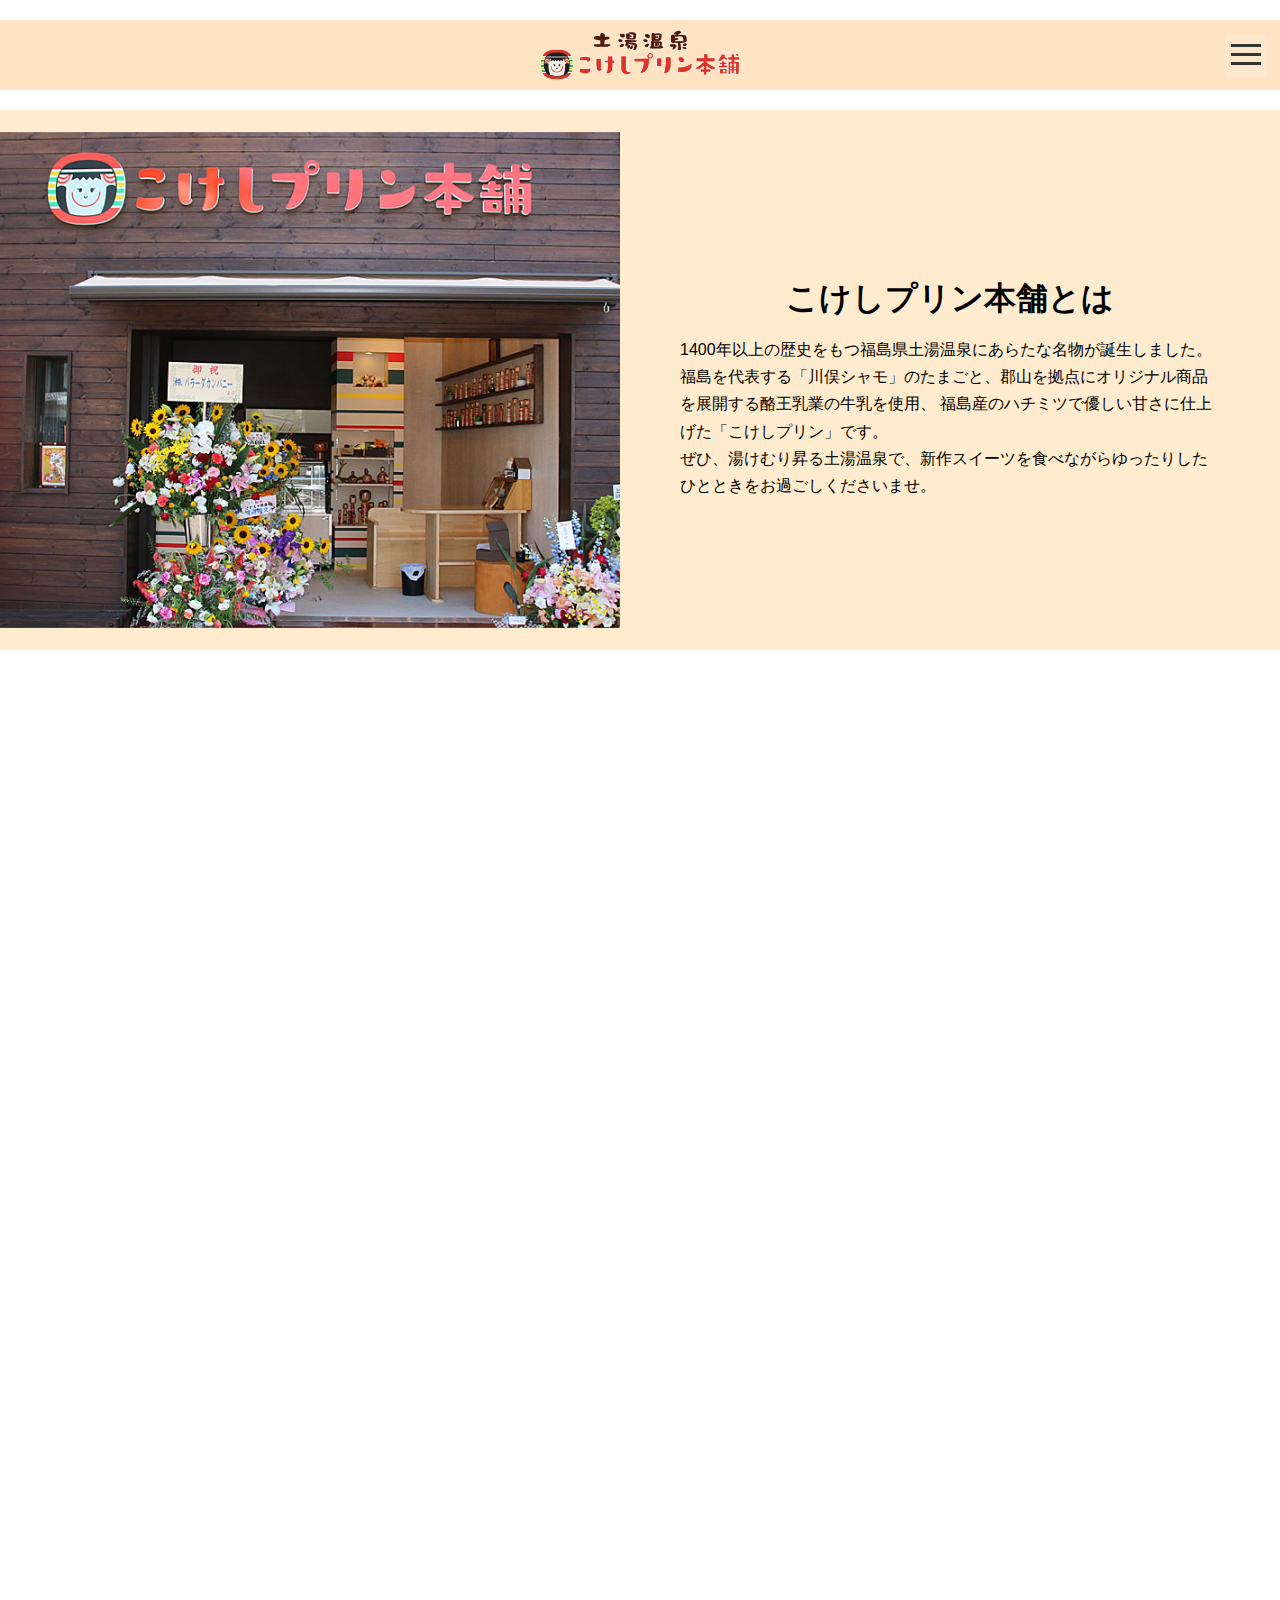
==== commit f01cca9a: "1" ====
--- a/index.html
+++ b/index.html
@@ -47,9 +47,10 @@
       <!--hum menu-->
       <div class="hum-menu">
         <ul class="hum-menu-ul">
-
-            <li><a href="#menu">お品書き<br>
-            <apan style="font-size: 0.7em;">Menu</apan></a></li>
+<a href="#menu">
+            <li>お品書き<br>
+            <apan style="font-size: 0.7em;">Menu</apan></li>
+            </a>
           <li>お知らせ<br>
           <apan style="font-size: 0.7em;">Info</apan></li>
           <li>メディア掲載情報<br>
@@ -166,7 +167,15 @@
     </section>
     <section>
       <div class="media">
+        <div class="section-title03">
+                  <h1>アクセス</h1>
+        </div>
+        <div class="map">
+          <iframe src="https://www.google.com/maps/embed?pb=!1m18!1m12!1m3!1d3157.5932789935705!2d140.32397841523604!3d37.68226367977642!2m3!1f0!2f0!3f0!3m2!1i1024!2i768!4f13.1!3m3!1m2!1s0x5f8a99648836182d%3A0xc37e1c5c93bb51df!2z44GT44GR44GX44OX44Oq44Oz5pys6IiX!5e0!3m2!1sja!2sjp!4v1545145585882" width="100%" height="300" frameborder="0" style="border:0" allowfullscreen></iframe>
+        </div>
+        <div class="map-caption">
 
+        </div>
       </div>
     </section>
     <section>
--- a/css/main.css
+++ b/css/main.css
@@ -97,10 +97,28 @@
   overflow: hidden;
   background:  url(../img/info.jpg) center center / cover no-repeat fixed;
 }
+.section-title03{
+  width: 100%;
+  margin: 40px auto;
+  height: 110px;
+  justify-content: center;
+  align-items: center;
+  display: flex;
+  overflow: hidden;
+  background:  url(../img/access.jpg) center center / cover no-repeat fixed;
+}
+.map {
+  width: 90%;
+  margin: 20px auto;
+      padding-bottom: 20px;
+}
 .section-title h1{
   color: #FFF;
 }
 .section-title02 h1{
+  color: #FFF;
+}
+.section-title03 h1{
   color: #FFF;
 }
 .fb-news{
@@ -112,11 +130,13 @@
 .fb-news img{
   width: 500px;
     margin: 20px auto;
+        padding-bottom: 20px;
 }
 .flex-content{
   display: flex;
   flex-wrap: wrap;
   justify-content: space-around;
+  margin-bottom: 20px;
 }
 .flex-item{
   width: 280px;
@@ -227,3 +247,10 @@
 }
 
 /*hamburger menu done*/
+.media{
+  width: 100%;
+    display: flex;
+    flex-direction: column;
+    align-items: center;
+      background-color: antiquewhite;
+}
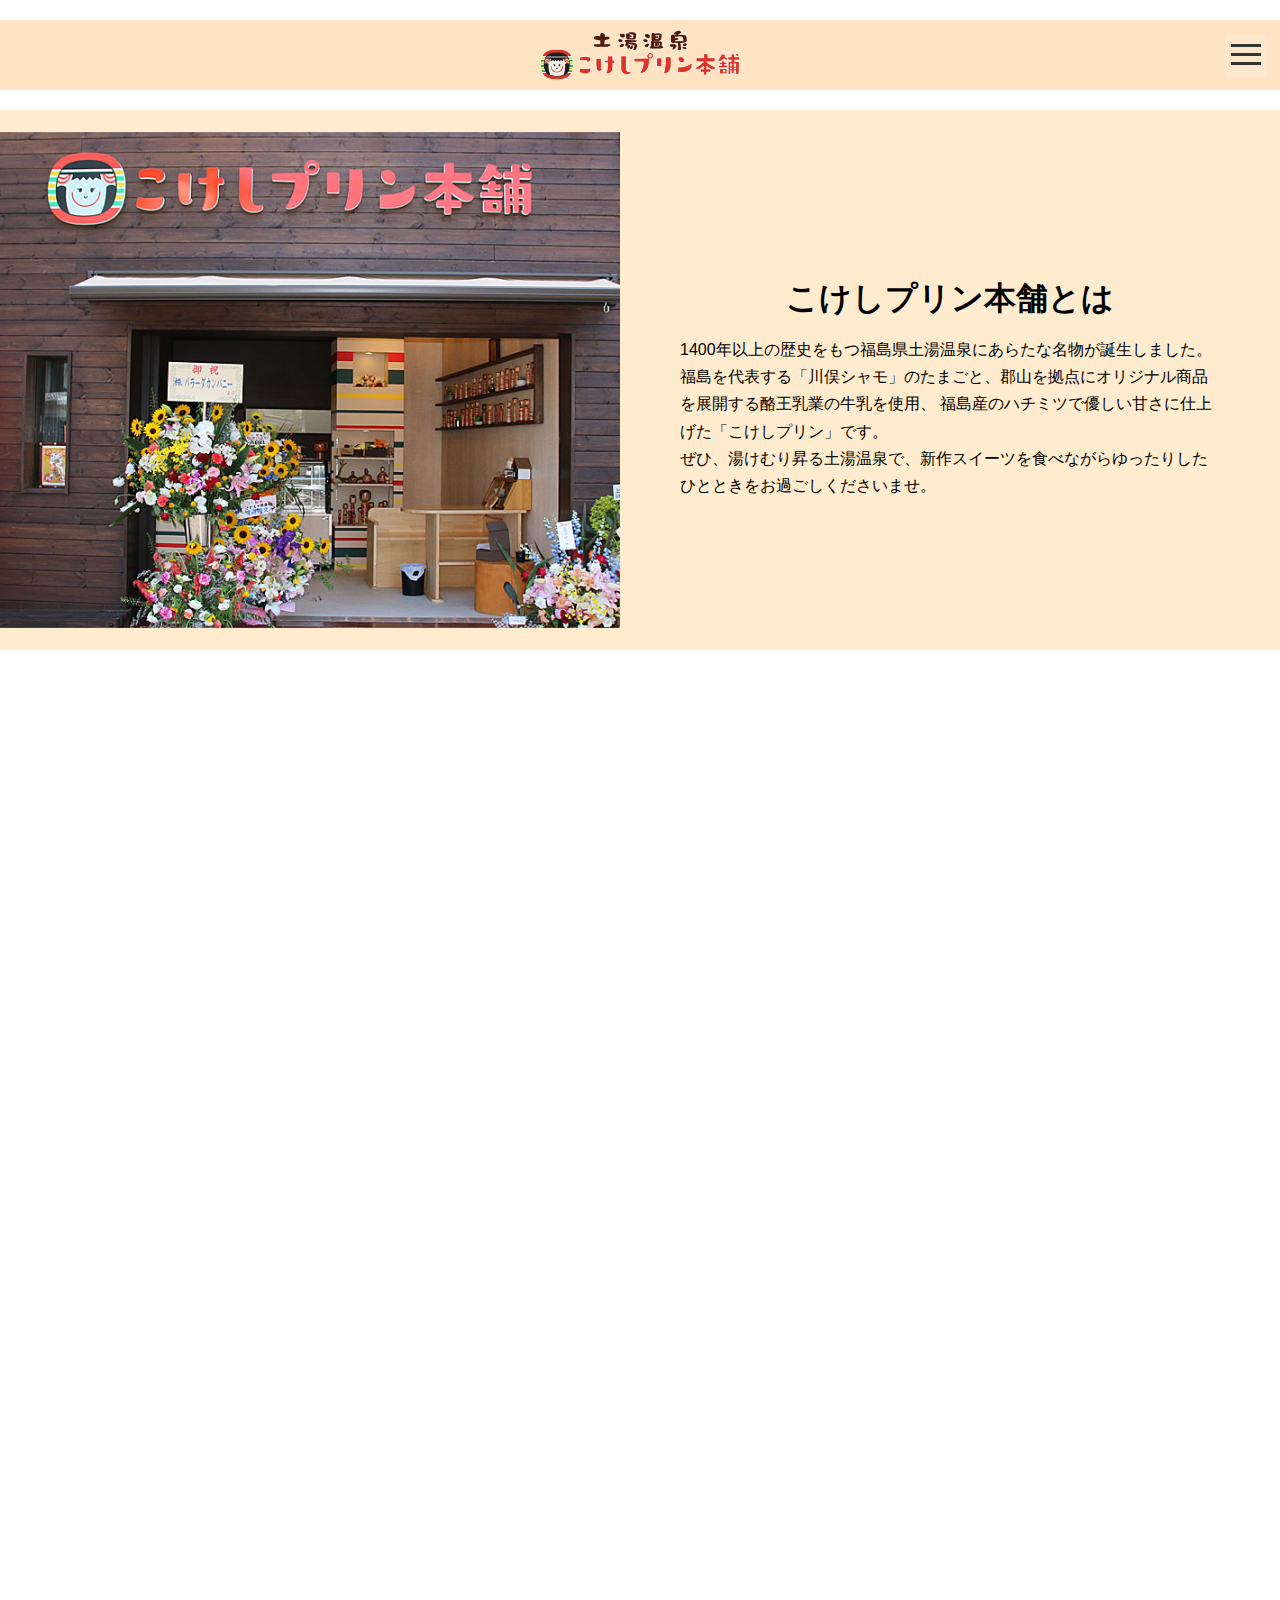
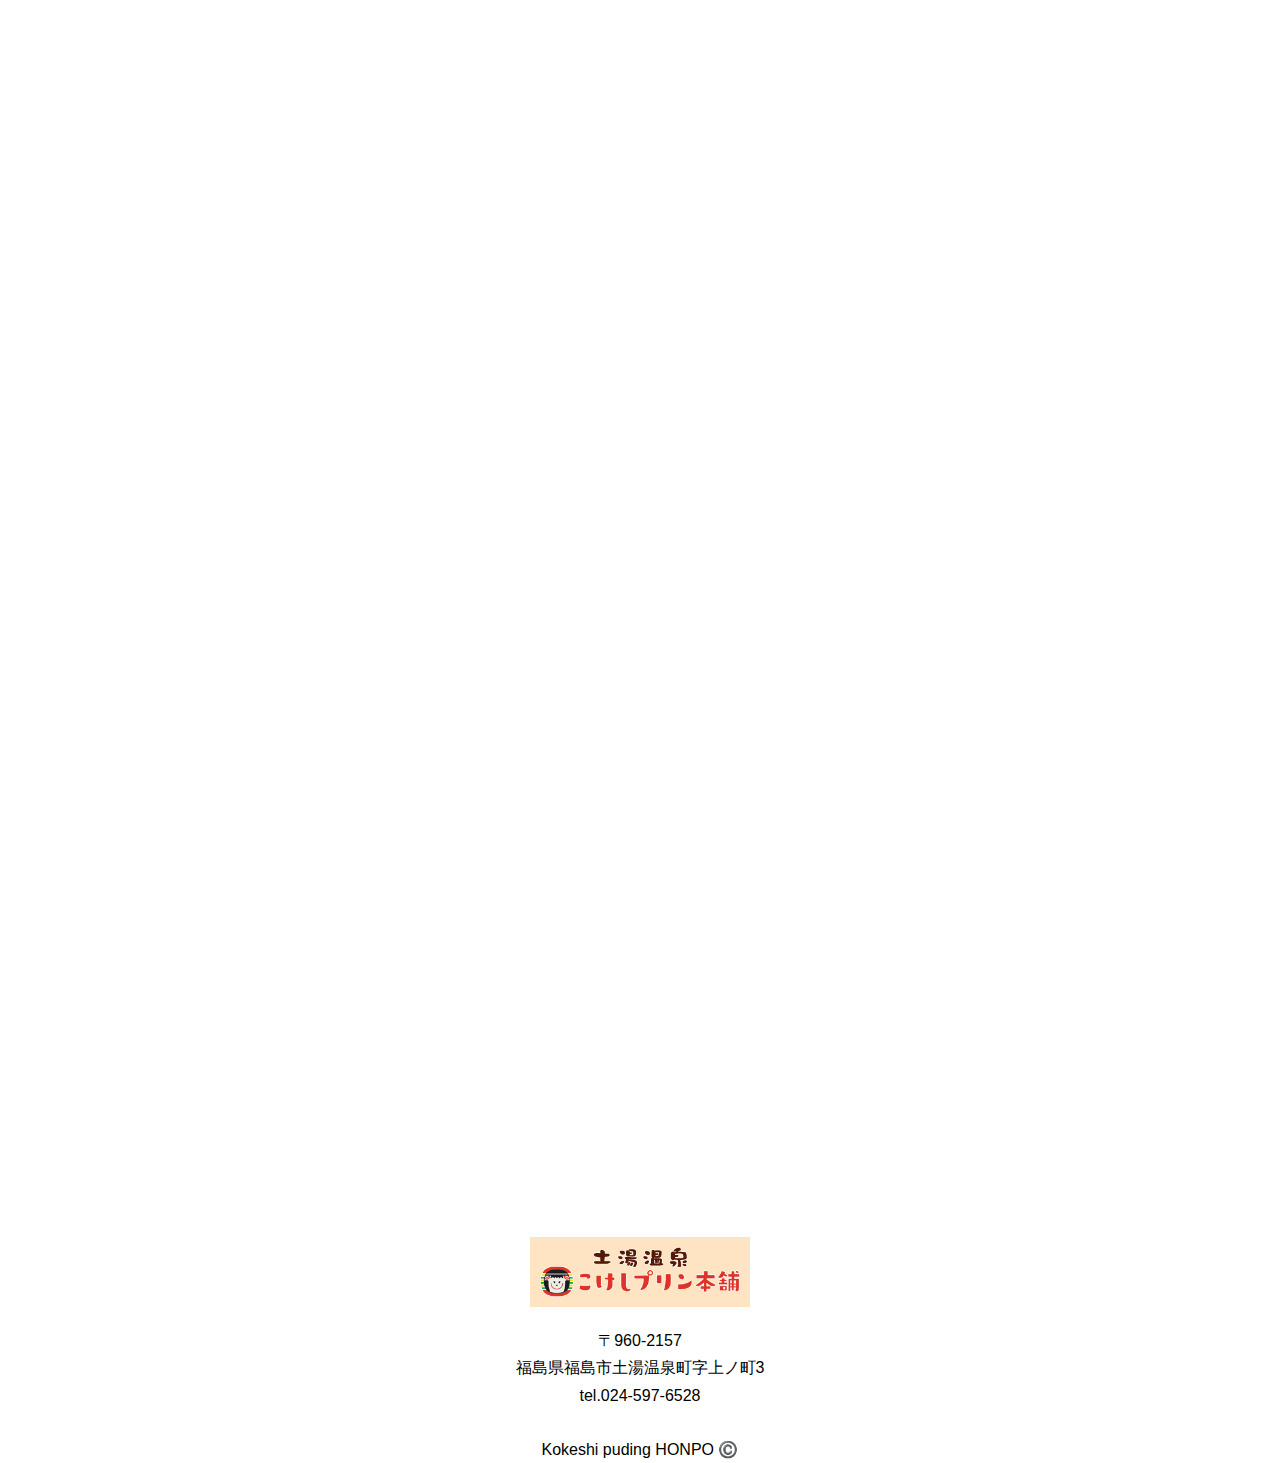
==== commit 4a83c62a: "last" ====
--- a/index.html
+++ b/index.html
@@ -161,20 +161,47 @@
                   <h1>お知らせ</h1>
         </div>
         <div class="fb-news">
-          <img src="img/news-image.png" alt="">
+          <iframe src="https://www.facebook.com/plugins/post.php?href=https%3A%2F%2Fwww.facebook.com%2Fpermalink.php%3Fstory_fbid%3D1985554291685082%26id%3D1915453035361875&width=500" width="500" height="223" style="border:none;overflow:hidden" scrolling="no" frameborder="0" allowTransparency="true" allow="encrypted-media"></iframe>
         </div>
       </div>
     </section>
     <section>
       <div class="media">
         <div class="section-title03">
-                  <h1>アクセス</h1>
+                  <h1>アクセス・店舗情報</h1>
         </div>
         <div class="map">
           <iframe src="https://www.google.com/maps/embed?pb=!1m18!1m12!1m3!1d3157.5932789935705!2d140.32397841523604!3d37.68226367977642!2m3!1f0!2f0!3f0!3m2!1i1024!2i768!4f13.1!3m3!1m2!1s0x5f8a99648836182d%3A0xc37e1c5c93bb51df!2z44GT44GR44GX44OX44Oq44Oz5pys6IiX!5e0!3m2!1sja!2sjp!4v1545145585882" width="100%" height="300" frameborder="0" style="border:0" allowfullscreen></iframe>
         </div>
         <div class="map-caption">
-
+          <table class="caption">
+            <tbody>
+              <tr>
+                <th>店舗名</th>
+                <td>こけしプリン本舗</td>
+              </tr>
+              <tr>
+                <th>営業時間</th>
+                <td>9：00〜17：00</td>
+              </tr>
+              <tr>
+                <th>定休日</th>
+                <td>毎週　水曜日</td>
+              </tr>
+              <tr>
+                <th>住所</th>
+                <td>福島県福島市土湯温泉町字上ノ町3</td>
+              </tr>
+              <tr>
+                <th>電話番号</th>
+                <td>	024-597-6528</td>
+              </tr>
+              <tr>
+                <th>FAX番号</th>
+                <td>024-595-2436</td>
+              </tr>
+            </tbody>
+          </table>
         </div>
       </div>
     </section>
@@ -189,7 +216,19 @@
       </div>
     </section>
     <footer>
-
+      <div class="logo">
+        <img src="img/logo.png" alt="">
+      </div>
+      <p>
+        〒960-2157
+        <br>
+福島県福島市土湯温泉町字上ノ町3
+<br>
+tel.024-597-6528
+        <br>
+        <br>
+        Kokeshi puding HONPO ©️
+      </p>
     </footer>
   </div>
 </body>
--- a/css/main.css
+++ b/css/main.css
@@ -126,11 +126,7 @@
   display: flex;
   justify-content: center;
   align-items: center;
-}
-.fb-news img{
-  width: 500px;
-    margin: 20px auto;
-        padding-bottom: 20px;
+    margin-bottom: 40px;
 }
 .flex-content{
   display: flex;
@@ -252,5 +248,30 @@
     display: flex;
     flex-direction: column;
     align-items: center;
-      background-color: antiquewhite;
-}
+      background-color: bisque;
+}
+footer{
+  width: 100%;
+  height: 150px;
+  display: flex;
+  flex-direction: column;
+  justify-content: center;
+}
+footer p{
+  text-align: center;
+}
+table{
+  border-collapse: collapse;
+  margin-bottom: 40px;
+}
+tr:nth-child(odd){
+  background-color: #FFF;
+}
+th,td{
+  text-align: left;
+  padding: 5px 20px;
+  width: 236px;
+}
+td{
+ width: 80%;
+}
--- a/css/main-sp.css
+++ b/css/main-sp.css
@@ -21,7 +21,10 @@
 .flex-item p{
 
 }
-.fb-news img{
-  width: 90%;
-  margin: 20px auto;
+
+th,td{
+width: 30%;
 }
+td{
+ width: 80%;
+}
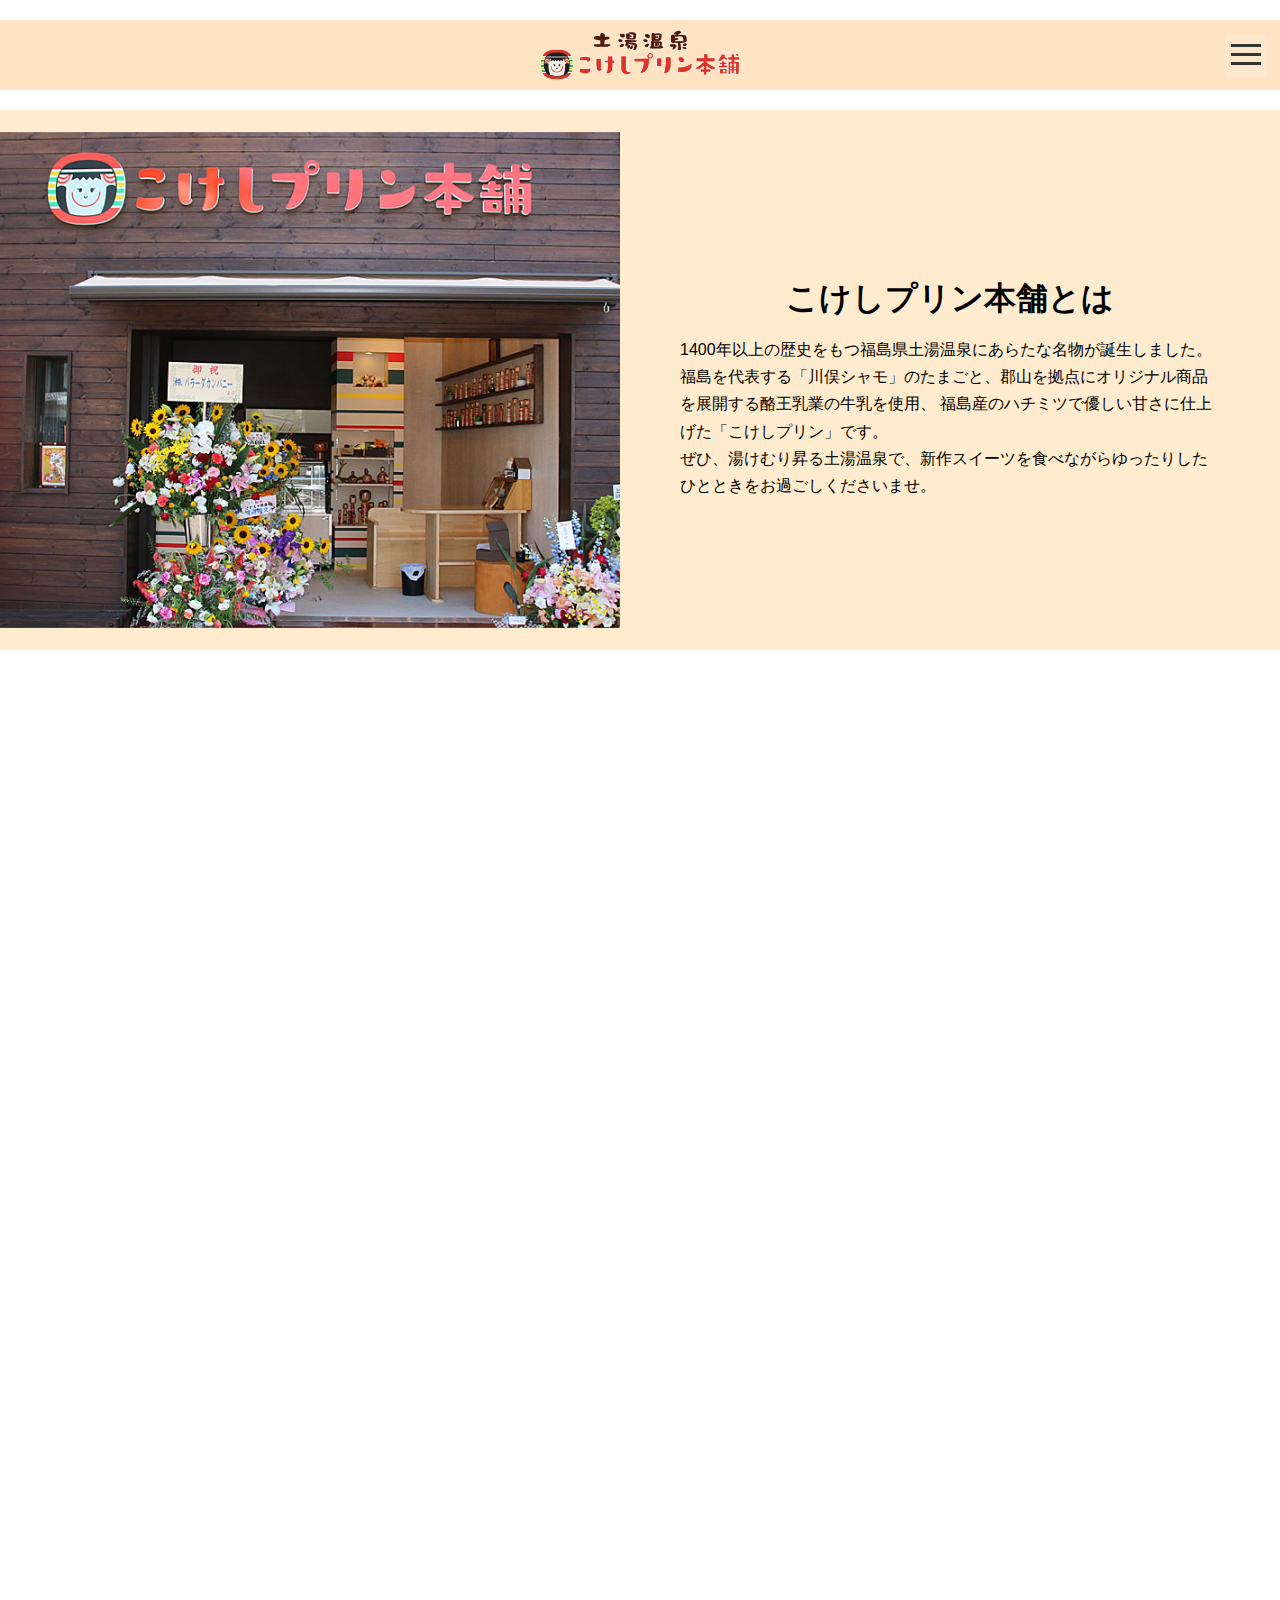
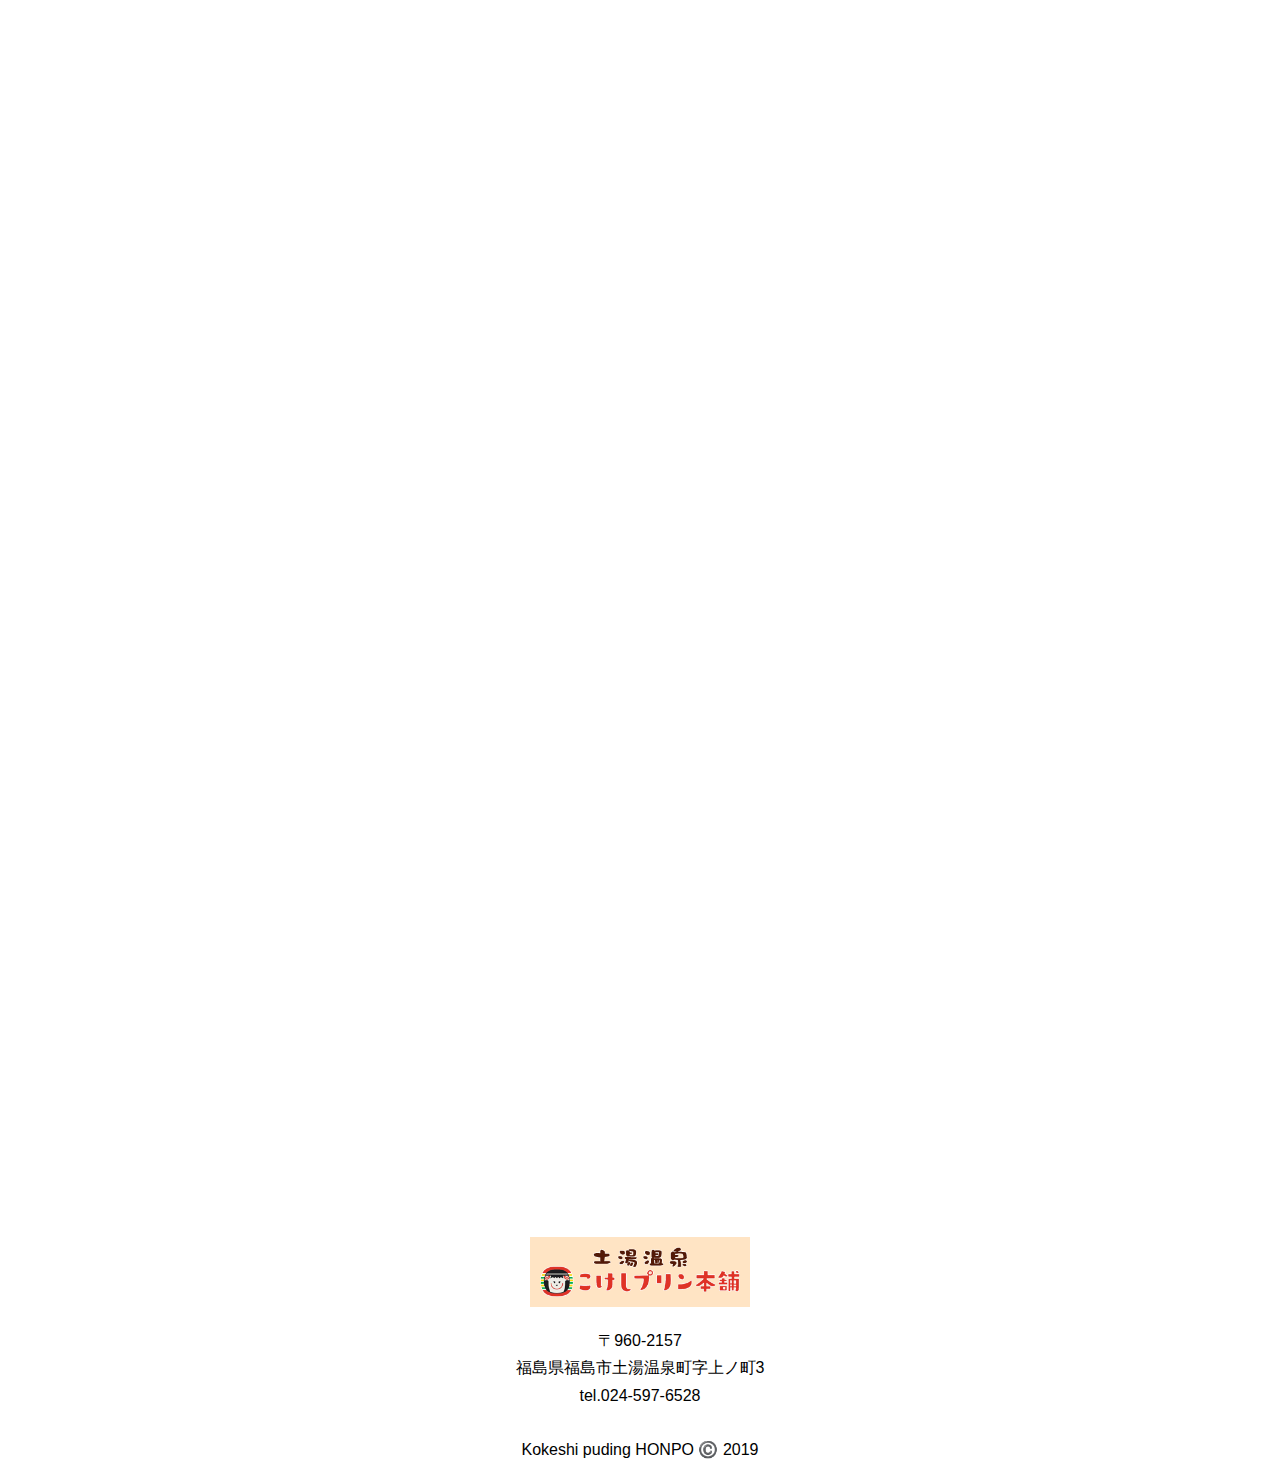
==== commit d853b2c4: "d" ====
--- a/index.html
+++ b/index.html
@@ -51,14 +51,10 @@
             <li>お品書き<br>
             <apan style="font-size: 0.7em;">Menu</apan></li>
             </a>
-          <li>お知らせ<br>
-          <apan style="font-size: 0.7em;">Info</apan></li>
-          <li>メディア掲載情報<br>
-          <apan style="font-size: 0.7em;">Media</apan></li>
-          <li>交通アクセス<br>
-          <apan style="font-size: 0.7em;">Access</apan></li>
-          <li>連絡先<br>
-          <apan style="font-size: 0.7em;">Contact</apan></li>
+            <a href="#info"><li>お知らせ<br>
+            <apan style="font-size: 0.7em;">Info</apan></li></a>
+            <a href="#access-contact"><li>アクセス・店舗情報<br>
+              <apan style="font-size: 0.7em;">Access-Contact</apan></li></a>
         </ul>
 
       </div>
@@ -156,7 +152,7 @@
       </div>
     </section>
     <section>
-      <div class="info">
+      <div class="info" id="info">
         <div class="section-title02">
                   <h1>お知らせ</h1>
         </div>
@@ -166,7 +162,7 @@
       </div>
     </section>
     <section>
-      <div class="media">
+      <div class="media" id="access-contact">
         <div class="section-title03">
                   <h1>アクセス・店舗情報</h1>
         </div>
@@ -227,7 +223,7 @@
 tel.024-597-6528
         <br>
         <br>
-        Kokeshi puding HONPO ©️
+        Kokeshi puding HONPO ©️ 2019
       </p>
     </footer>
   </div>
--- a/css/main.css
+++ b/css/main.css
@@ -177,12 +177,21 @@
       width: 80%;
 }
 .hum-menu ul li{
+  border-radius: 5px;
+  border: solid 0.5px #aaa;
   width: 60%;
   background-color: #FFF;
   padding: 10px 20px;
   margin: 10px auto;
 }
-
+.hum-menu ul li:hover{
+  border-radius: 5px;
+  border: solid 0.5px #aaa;
+  width: 60%;
+  background-color: #EEE;
+  padding: 10px 20px;
+  margin: 10px auto;
+}
 .hum-menu.active{
   transform: translateY(0%);
 }
@@ -256,6 +265,7 @@
   display: flex;
   flex-direction: column;
   justify-content: center;
+  margin: 40px auto;
 }
 footer p{
   text-align: center;
